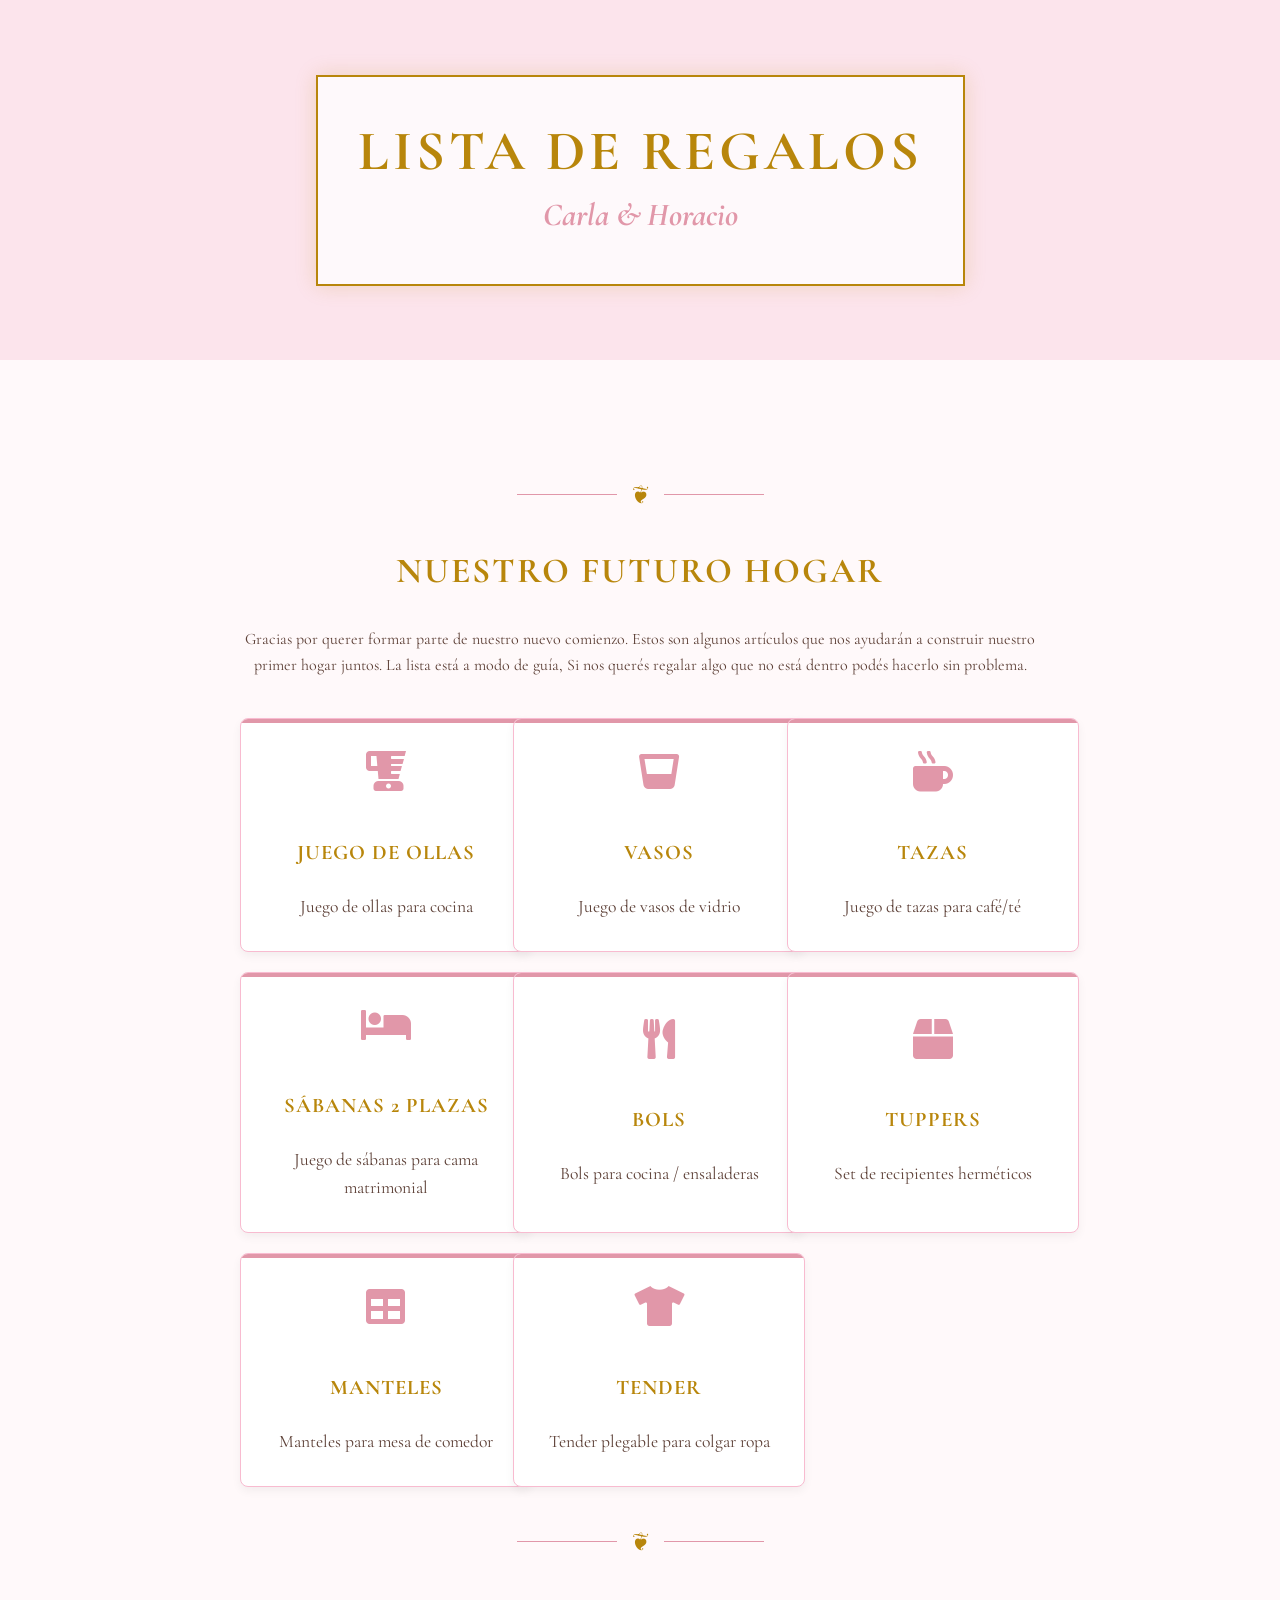
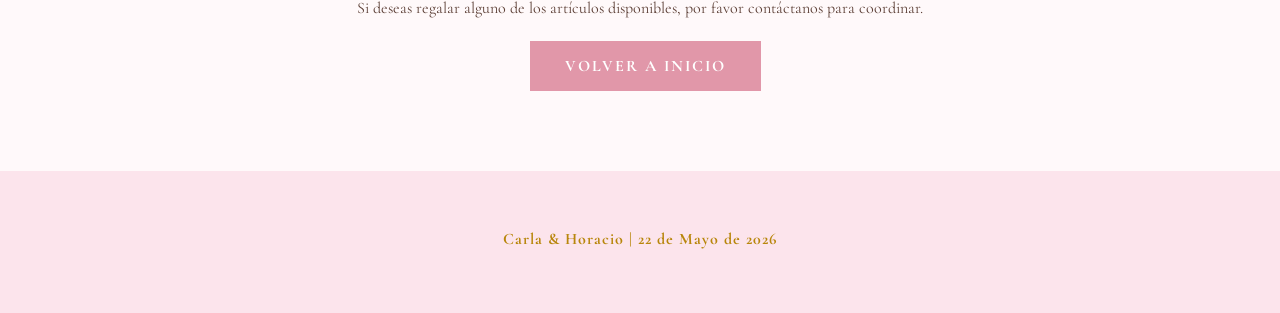
==== list.html @ b62b580b "---" ====
<!DOCTYPE html>
<html lang="es">

<head>
    <meta charset="UTF-8">
    <meta name="viewport" content="width=device-width, initial-scale=1.0">
    <title>Lista de Regalos - Carla & Horacio</title>
    <link rel="stylesheet" href="./style.css?v=1.1">
    <link href="https://cdnjs.cloudflare.com/ajax/libs/font-awesome/5.15.4/css/all.min.css" rel="stylesheet">
    <link href="https://fonts.googleapis.com/css2?family=Cormorant+Garamond:wght@300;400;500&display=swap"
        rel="stylesheet">
</head>

<body>
    <div class="container">
        <div class="header short">
            <div class="header-content">
                <h1>Lista de Regalos</h1>
                <h2>Carla & Horacio</h2>
            </div>
        </div>

        <div class="section">
            <div class="separador">
                <div class="linea"></div>
                <div class="flor">❦</div>
                <div class="linea"></div>
            </div>

            <h3>Nuestro futuro hogar</h3>
            <p>Gracias por querer formar parte de nuestro nuevo comienzo. Estos son algunos artículos que nos ayudarán a
                construir nuestro primer hogar juntos. La lista está a modo de guía, Si nos querés regalar algo que no
                está dentro podés hacerlo sin problema. </p>

            <div id="lista-regalos" class="lista-regalos">
                <!-- Los elementos de regalo se generarán dinámicamente aquí -->
            </div>

            <div class="separador">
                <div class="linea"></div>
                <div class="flor">❦</div>
                <div class="linea"></div>
            </div>

            <p>Si deseas regalar alguno de los artículos disponibles, por favor contáctanos para coordinar.</p>

            <a href="index.html" class="boton secundario" style="margin-left: 10px;">Volver a inicio</a>
        </div>

        <footer>
            <p>Carla & Horacio | 22 de Mayo de 2026</p>
        </footer>
    </div>

    <script>
        // Datos de los regalos
        const listaRegalos = [
            {
                nombre: "Juego de Ollas",
                descripcion: "Juego de ollas para cocina",
                icono: "fas fa-blender",
                estado: "disponible"
            },
            {
                nombre: "Vasos",
                descripcion: "Juego de vasos de vidrio",
                icono: "fas fa-glass-whiskey",
                estado: "disponible"
            },
            {
                nombre: "Tazas",
                descripcion: "Juego de tazas para café/té",
                icono: "fas fa-mug-hot",
                estado: "disponible"
            },
            {
                nombre: "Sábanas 2 plazas",
                descripcion: "Juego de sábanas para cama matrimonial",
                icono: "fas fa-bed",
                estado: "disponible"
            },
            {
                nombre: "Bols",
                descripcion: "Bols para cocina / ensaladeras",
                icono: "fas fa-utensils",
                estado: "disponible"
            },
            {
                nombre: "Tuppers",
                descripcion: "Set de recipientes herméticos",
                icono: "fas fa-box",
                estado: "disponible"
            },
            {
                nombre: "Manteles",
                descripcion: "Manteles para mesa de comedor",
                icono: "fas fa-table",
                estado: "disponible"
            },
            {
                nombre: "Tender",
                descripcion: "Tender plegable para colgar ropa",
                icono: "fas fa-tshirt",
                estado: "disponible"
            }
        ];

        // Función para crear un elemento de regalo
        function crearElementoRegalo(regalo) {
            const itemRegalo = document.createElement('div');
            itemRegalo.className = 'item-regalo';

            // Agregamos el div del icono
            const iconoDiv = document.createElement('div');
            iconoDiv.className = 'icono-regalo';
            const iconoI = document.createElement('i');
            iconoI.className = regalo.icono || 'fas fa-gift';
            iconoDiv.appendChild(iconoI);

            const nombre = document.createElement('h4');
            nombre.textContent = regalo.nombre;

            const descripcion = document.createElement('p');
            descripcion.textContent = regalo.descripcion;

            // const precio = document.createElement('p');
            // precio.className = 'precio';
            // precio.textContent = regalo.precio;

            // const estado = document.createElement('div');
            // estado.className = `estado ${regalo.estado}`;
            // estado.textContent = regalo.estado.charAt(0).toUpperCase() + regalo.estado.slice(1);

            itemRegalo.appendChild(iconoDiv);
            itemRegalo.appendChild(nombre);
            itemRegalo.appendChild(descripcion);
            //itemRegalo.appendChild(precio);
            // itemRegalo.appendChild(estado);

            return itemRegalo;
        }

        // Función para renderizar todos los regalos
        function renderizarListaRegalos() {
            const contenedor = document.getElementById('lista-regalos');
            contenedor.innerHTML = ''; // Limpiar el contenedor

            listaRegalos.forEach(regalo => {
                const elemento = crearElementoRegalo(regalo);
                contenedor.appendChild(elemento);
            });
        }

        // Inicializar la lista de regalos al cargar la página
        document.addEventListener('DOMContentLoaded', renderizarListaRegalos);
    </script>
</body>

</html>
---- style.css ----
:root {
    --bg-color: #FFF9FA;
    --text-color: #5D4037;
    --gold: #B8860B;
    --rose-soft: #FCE4EC;
    --rose-old: #E197A9;
    --rose-border: #F8BBD0;
    --white: #FFFFFF;
    --shadow: rgba(184, 134, 11, 0.2);
    --shadow-soft: rgba(0, 0, 0, 0.05);
}

body,
html {
    margin: 0;
    padding: 0;
    font-family: 'Cormorant Garamond', serif;
    color: var(--text-color);
    background-color: var(--bg-color);
    scroll-behavior: smooth;
}

/* Header & Sections */
.header {
    background-color: var(--rose-soft);
    background-image: linear-gradient(rgba(252, 228, 236, 0.5), rgba(252, 228, 236, 0.5)), url('/api/placeholder/1600/900');
    background-size: cover;
    background-position: center;
    height: 100vh;
    display: flex;
    justify-content: center;
    align-items: center;
    text-align: center;
    position: relative;
}

.header.short {
    height: 40vh;
}

.header::before {
    content: "";
    position: absolute;
    top: 0;
    left: 0;
    width: 100%;
    height: 100%;
    background-color: rgba(252, 228, 236, 0.3);
}

.header-content {
    background: rgba(255, 255, 255, 0.8);
    padding: 40px;
    border: 2px solid var(--gold);
    box-shadow: 0 0 20px var(--shadow);
    position: relative;
    z-index: 1;
}

.section {
    padding: 80px 20px;
    text-align: center;
    max-width: 800px;
    margin: 0 auto;
}

/* Typography */
h1 {
    font-size: 3.5rem;
    margin: 0;
    color: var(--gold);
    letter-spacing: 4px;
    text-transform: uppercase;
}

h2 {
    font-size: 2rem;
    font-style: italic;
    margin: 10px 0;
    color: var(--rose-old);
}

h3 {
    font-size: 2.2rem;
    color: var(--gold);
    text-transform: uppercase;
    letter-spacing: 2px;
}

p {
    line-height: 1.6;
    margin-bottom: 20px;
}

/* Components */
.fecha-header {
    font-size: 1.5rem;
    font-weight: bold;
    letter-spacing: 3px;
    color: var(--text-color);
    border-top: 1px solid var(--gold);
    border-bottom: 1px solid var(--gold);
    padding: 5px 20px;
    display: inline-block;
}

.contador-container {
    display: flex;
    justify-content: center;
    gap: 20px;
    margin: 40px 0;
}

.contador-item {
    background: var(--white);
    border: 1px solid var(--rose-border);
    padding: 20px;
    min-width: 80px;
    box-shadow: 0 4px 6px var(--shadow-soft);
}

.contador-item span {
    display: block;
    font-size: 2.5rem;
    color: var(--rose-old);
    font-weight: bold;
}

.separador {
    color: var(--gold);
    font-size: 1.5rem;
    margin: 40px 0;
    display: flex;
    align-items: center;
    justify-content: center;
}

.separador .linea {
    height: 1px;
    background-color: var(--rose-old);
    flex-grow: 1;
    max-width: 100px;
    margin: 0 15px;
}

.boton {
    display: inline-block;
    padding: 15px 35px;
    background-color: var(--gold);
    color: var(--white) !important;
    text-decoration: none;
    text-transform: uppercase;
    letter-spacing: 2px;
    font-weight: bold;
    transition: 0.3s;
    border: none;
    cursor: pointer;
}

.boton:hover {
    background-color: var(--text-color);
    transform: translateY(-2px);
}

.boton.secundario {
    background-color: var(--rose-old);
}

.boton.secundario:hover {
    background-color: var(--gold);
}

/* Cards & Grid */
.regalo-opciones {
    display: flex;
    justify-content: center;
    gap: 20px;
    flex-wrap: wrap;
    margin-top: 30px;
}

.opcion-regalo,
.item-regalo {
    background: var(--white);
    border: 1px solid var(--rose-border);
    border-radius: 8px;
    padding: 30px 20px;
    flex: 1;
    min-width: 250px;
    max-width: 350px;
    box-shadow: 0 4px 10px var(--shadow-soft);
    display: flex;
    flex-direction: column;
    justify-content: center;
    transition: all 0.4s ease;
    text-align: center;
    position: relative;
    overflow: hidden;
}

.opcion-regalo::before,
.item-regalo::before {
    content: "";
    position: absolute;
    top: 0;
    left: 0;
    width: 100%;
    height: 4px;
    background-color: var(--rose-old);
    transition: background-color 0.4s ease;
}

.opcion-regalo:hover,
.item-regalo:hover {
    transform: translateY(-8px);
    border-color: var(--gold);
    box-shadow: 0 12px 20px rgba(184, 134, 11, 0.15);
}

.opcion-regalo:hover::before,
.item-regalo:hover::before {
    background-color: var(--gold);
}

.icono-regalo {
    font-size: 2.5rem;
    color: var(--rose-old);
    margin-bottom: 15px;
    transition: color 0.4s ease, transform 0.4s ease;
}

.item-regalo:hover .icono-regalo {
    color: var(--gold);
    transform: scale(1.1);
}

.item-regalo h4 {
    color: var(--gold);
    margin-bottom: 10px;
    text-transform: uppercase;
    font-size: 1.3rem;
    letter-spacing: 1px;
}

.item-regalo p {
    font-size: 1.1rem !important;
    margin-bottom: 0;
    color: var(--text-color);
}

.lista-regalos {
    display: grid;
    grid-template-columns: repeat(auto-fill, minmax(250px, 1fr));
    gap: 20px;
    margin: 40px 0;
}

/* Images & Footer */
.img-boda {
    width: 100%;
    max-width: 300px;
    border: 5px solid var(--white);
    box-shadow: 0 5px 15px rgba(0, 0, 0, 0.1);
    margin: 10px;
}

footer {
    background-color: var(--rose-soft);
    padding: 40px;
    color: var(--gold);
    font-weight: bold;
    letter-spacing: 1px;
    text-align: center;
}

/* Modal */
.modal {
    display: none;
    position: fixed;
    top: 0;
    left: 0;
    width: 100%;
    height: 100%;
    background-color: rgba(0, 0, 0, 0.6);
    z-index: 1000;
    justify-content: center;
    align-items: center;
    backdrop-filter: blur(5px);
}

.modal-content {
    background-color: var(--bg-color);
    padding: 40px;
    max-width: 500px;
    width: 90%;
    position: relative;
    text-align: center;
    border: 2px solid var(--gold);
}

.close {
    position: absolute;
    top: 15px;
    right: 20px;
    font-size: 28px;
    cursor: pointer;
    color: var(--gold);
}

@media (max-width: 768px) {
    h1 {
        font-size: 2.5rem;
    }

    h2 {
        font-size: 1.5rem;
    }

    .section {
        padding: 50px 20px;
    }
}
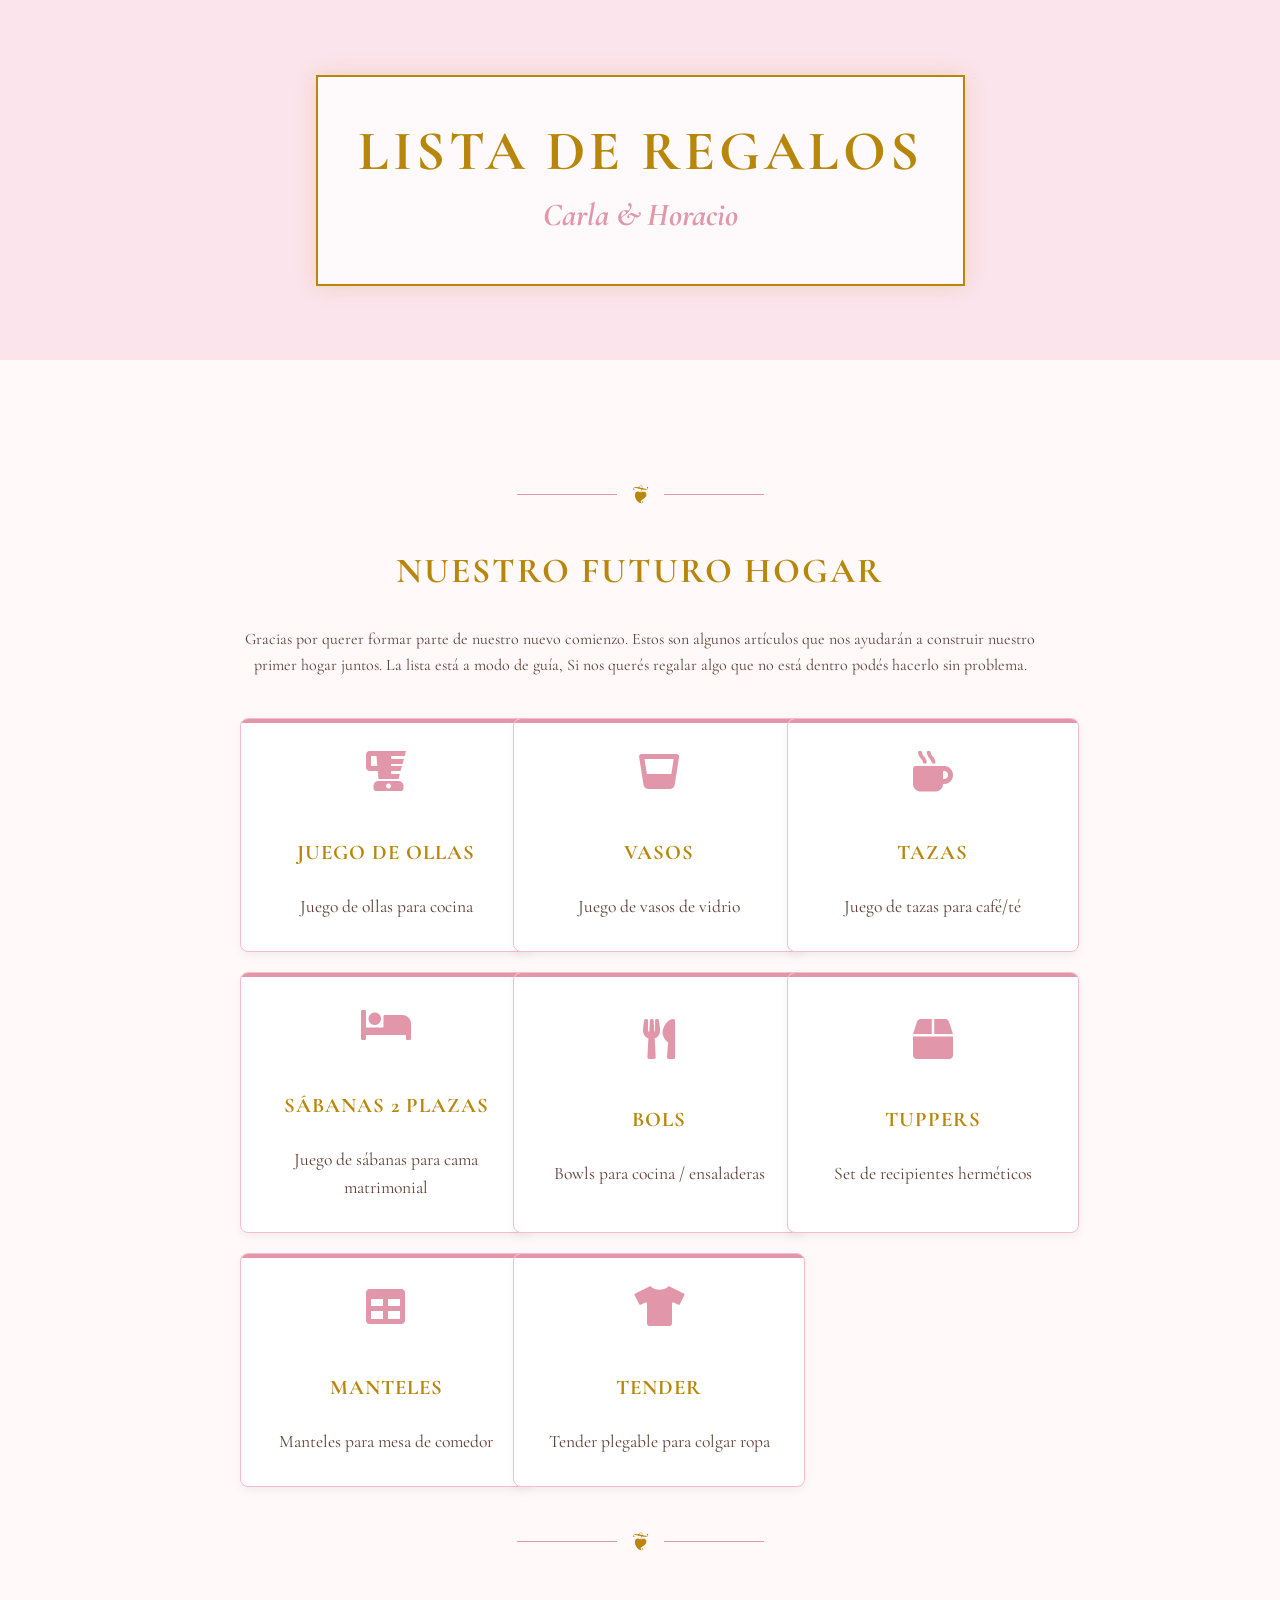
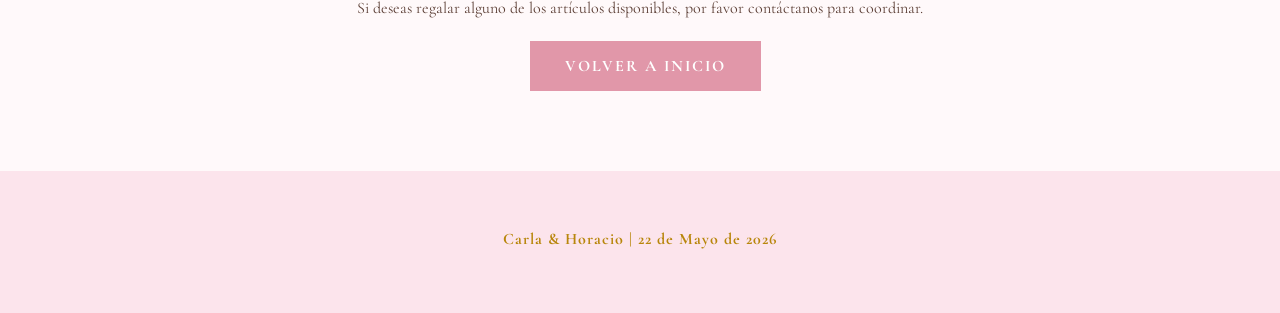
==== commit 0180770b: "Correct spelling of 'Bols' to 'Bowls' in list.html" ====
--- a/list.html
+++ b/list.html
@@ -81,7 +81,7 @@
             },
             {
                 nombre: "Bols",
-                descripcion: "Bols para cocina / ensaladeras",
+                descripcion: "Bowls para cocina / ensaladeras",
                 icono: "fas fa-utensils",
                 estado: "disponible"
             },
@@ -156,4 +156,4 @@
     </script>
 </body>
 
-</html>+</html>
